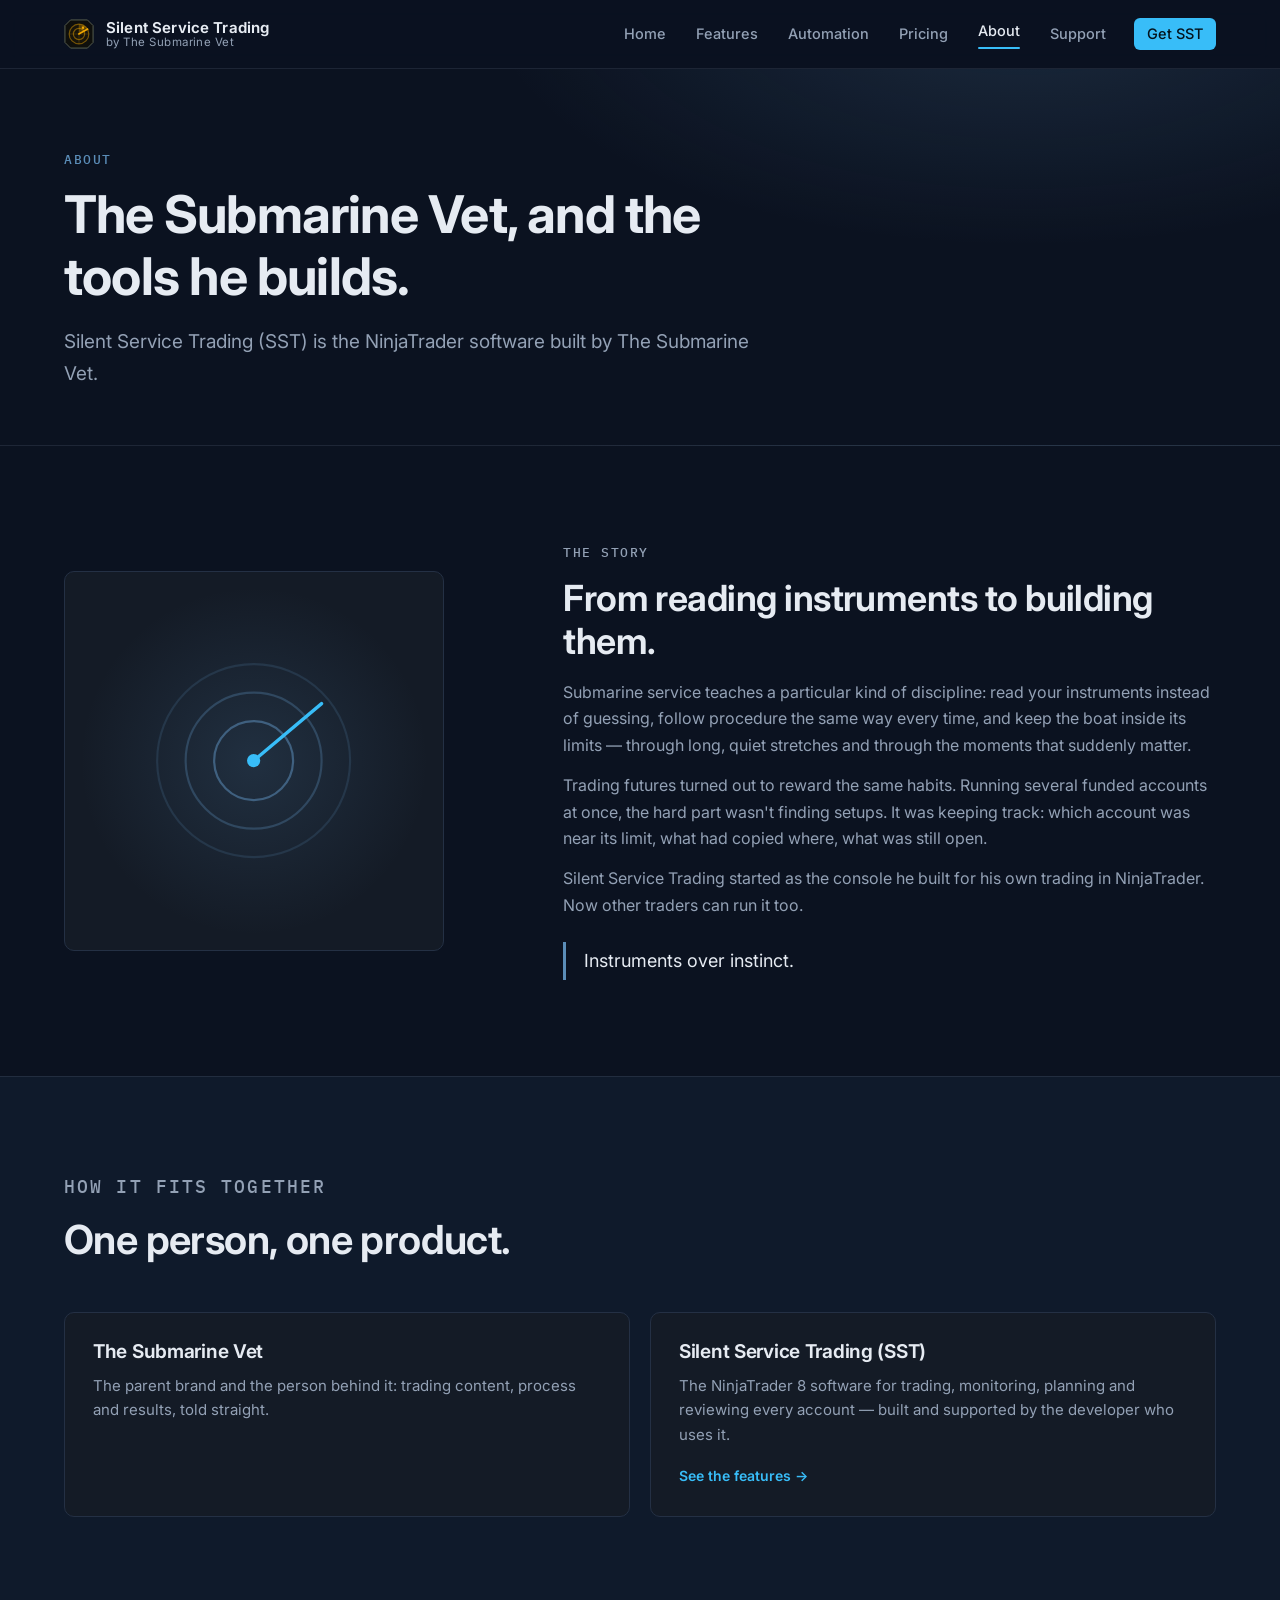
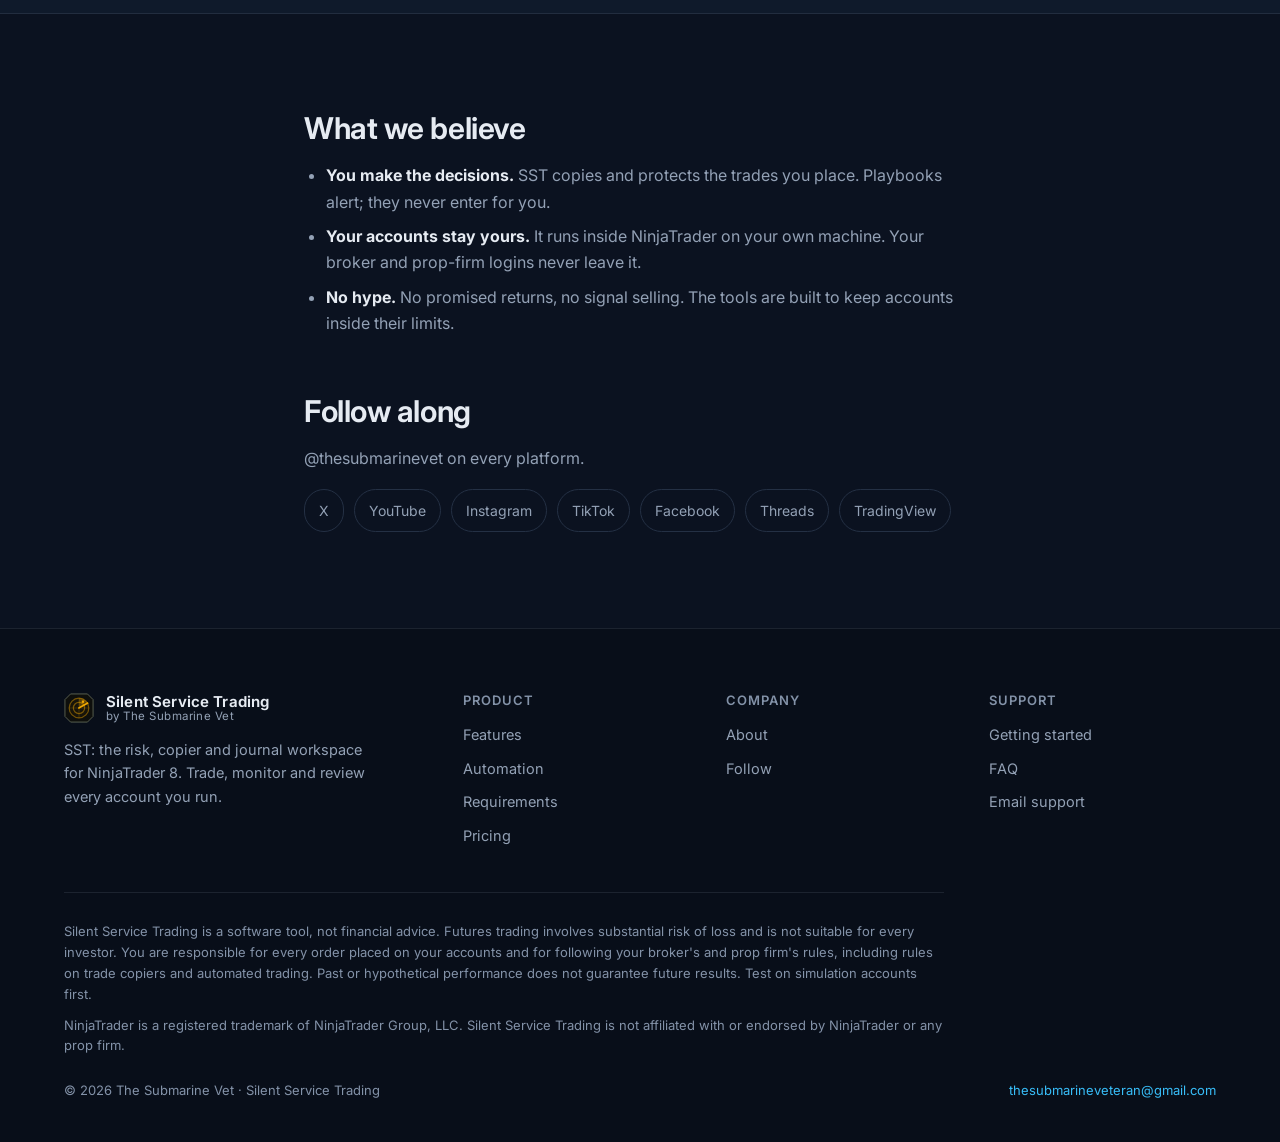
==== about/index.html @ 599efa4d "Get NYOpen links straight to Stripe; version site.css/site.js URLs so updates aren't stuck in browse" ====
<!doctype html>
<html lang="en">
<head>
<meta charset="utf-8">
<meta name="viewport" content="width=device-width, initial-scale=1">
<title>About — The Submarine Vet | Silent Service Trading</title>
<meta name="description" content="Silent Service Trading is the software platform of The Submarine Vet, a submarine veteran who trades futures and built SST for NinjaTrader 8.">
<link rel="canonical" href="https://thesubmarinevet.com/about/">
<meta name="theme-color" content="#0B1220">
<meta property="og:type" content="website">
<meta property="og:site_name" content="Silent Service Trading">
<meta property="og:title" content="About — The Submarine Vet | Silent Service Trading">
<meta property="og:description" content="Silent Service Trading is the software platform of The Submarine Vet, a submarine veteran who trades futures and built SST for NinjaTrader 8.">
<meta property="og:url" content="https://thesubmarinevet.com/about/">
<meta name="twitter:card" content="summary">
<link rel="icon" href="/assets/img/favicon.svg" type="image/svg+xml">
<link rel="icon" href="/assets/img/favicon-32.png" sizes="32x32" type="image/png">
<link rel="apple-touch-icon" href="/assets/img/apple-touch-icon.png">
<link rel="manifest" href="/site.webmanifest">
<link rel="preconnect" href="https://fonts.googleapis.com">
<link rel="preconnect" href="https://fonts.gstatic.com" crossorigin>
<link href="https://fonts.googleapis.com/css2?family=IBM+Plex+Mono:wght@400;500&family=Inter:wght@400;500;600;650;700&display=swap" rel="stylesheet">
<link rel="stylesheet" href="/assets/site.css?v=e8322f88">
<script src="/assets/site.js?v=e8322f88" defer></script>
</head>
<body>
<a class="skip" href="#main">Skip to content</a>
<header class="site-header">
  <div class="wrap">
    <a class="logo" href="/" aria-label="Silent Service Trading — home">
      <svg class="logo-mark" viewBox="0 0 64 64" aria-hidden="true" focusable="false">
  <path d="M14 2 H50 L62 14 V50 L50 62 H14 L2 50 V14 Z" fill="#0E0F0C" stroke="#5C6352" stroke-width="2"/>
  <circle cx="32" cy="32" r="21" fill="#17140A" stroke="#F2A900" stroke-opacity="0.45" stroke-width="2.5"/>
  <circle cx="32" cy="32" r="12" fill="none" stroke="#F2A900" stroke-opacity="0.45" stroke-width="2.5"/>
  <path d="M32 11 V53 M11 32 H53" stroke="#F2A900" stroke-opacity="0.25" stroke-width="1.5"/>
  <path d="M32 32 L32 11 A21 21 0 0 1 50.2 21.5 Z" fill="#F2A900" fill-opacity="0.28"/>
  <path d="M32 32 L50.2 21.5" stroke="#F2A900" stroke-width="3.5" stroke-linecap="square"/>
  <rect x="38" y="16" width="5" height="5" fill="#F2A900"/>
</svg>
      <span class="logo-text"><strong>Silent Service Trading</strong><span>by The Submarine Vet</span></span>
    </a>
    <button class="menu-btn" type="button" aria-expanded="false" aria-controls="site-nav">Menu</button>
    <nav class="nav" id="site-nav" aria-label="Main">
      <a href="/">Home</a>
      <a href="/command-center/">Features</a>
      <a href="/automation/">Automation</a>
      <a href="/pricing/">Pricing</a>
      <a href="/about/" aria-current="page">About</a>
      <a href="/support/">Support</a>
      <a class="btn btn-primary btn-sm" href="/pricing/">Get SST</a>
    </nav>
  </div>
</header>
<main id="main">
<section class="page-hero">
  <div class="wrap">
    <p class="eyebrow">About</p>
    <h1>The Submarine Vet, and the tools he builds.</h1>
    <p class="lead">Silent Service Trading (SST) is the NinjaTrader software built by The Submarine Vet.</p>
  </div>
</section>

<section class="section">
  <div class="wrap founder">
    <div class="founder-mark" aria-hidden="true">
      <!-- FOUNDER PHOTO TO ADD (optional): replace this block with <img src="/assets/img/founder.jpg" alt="..."> -->
      <svg viewBox="0 0 200 200">
        <circle cx="100" cy="100" r="88" fill="none" stroke="#5B8DB8" stroke-opacity=".18" stroke-width="2"/>
        <circle cx="100" cy="100" r="62" fill="none" stroke="#5B8DB8" stroke-opacity=".32" stroke-width="2"/>
        <circle cx="100" cy="100" r="36" fill="none" stroke="#5B8DB8" stroke-opacity=".55" stroke-width="2"/>
        <path d="M100 100 L162 48" stroke="#38BDF8" stroke-width="3" stroke-linecap="round"/>
        <circle cx="100" cy="100" r="6" fill="#38BDF8"/>
      </svg>
    </div>
    <div>
      <p class="eyebrow">The story</p>
      <h2>From reading instruments to building them.</h2>
      <!-- FOUNDER DETAILS TO ADD: boat / rate, years served, how trading started. Keep it plain and specific. -->
      <p>Submarine service teaches a particular kind of discipline: read your instruments instead of guessing, follow procedure the same way every time, and keep the boat inside its limits — through long, quiet stretches and through the moments that suddenly matter.</p>
      <p>Trading futures turned out to reward the same habits. Running several funded accounts at once, the hard part wasn't finding setups. It was keeping track: which account was near its limit, what had copied where, what was still open.</p>
      <p>Silent Service Trading started as the console he built for his own trading in NinjaTrader. Now other traders can run it too.</p>
      <blockquote class="quote">Instruments over instinct.</blockquote>
    </div>
  </div>
</section>

<section class="section section-alt">
  <div class="wrap">
    <div class="section-head">
      <p class="eyebrow">How it fits together</p>
      <h2>One person, one product.</h2>
    </div>
    <div class="grid-2">
      <div class="card"><h3>The Submarine Vet</h3><p>The parent brand and the person behind it: trading content, process and results, told straight.</p></div>
      <a class="card" href="/command-center/"><h3>Silent Service Trading (SST)</h3><p>The NinjaTrader&nbsp;8 software for trading, monitoring, planning and reviewing every account — built and supported by the developer who uses it.</p><span class="more">See the features &rarr;</span></a>
    </div>
  </div>
</section>

<section class="section">
  <div class="wrap prose">
    <h2>What we believe</h2>
    <ul>
      <li><strong>You make the decisions.</strong> SST copies and protects the trades you place. Playbooks alert; they never enter for you.</li>
      <li><strong>Your accounts stay yours.</strong> It runs inside NinjaTrader on your own machine. Your broker and prop-firm logins never leave it.</li>
      <li><strong>No hype.</strong> No promised returns, no signal selling. The tools are built to keep accounts inside their limits.</li>
    </ul>
    <h2 id="follow" style="scroll-margin-top:96px">Follow along</h2>
    <p>@thesubmarinevet on every platform.</p>
    <div class="follow" style="margin-top:18px">
        <a href="https://x.com/thesubmarinevet" rel="noopener" target="_blank">X<span class="sr-only"> (opens in a new tab)</span></a>
        <a href="https://youtube.com/@thesubmarinevet" rel="noopener" target="_blank">YouTube<span class="sr-only"> (opens in a new tab)</span></a>
        <a href="https://instagram.com/thesubmarinevet" rel="noopener" target="_blank">Instagram<span class="sr-only"> (opens in a new tab)</span></a>
        <a href="https://tiktok.com/@thesubmarinevet" rel="noopener" target="_blank">TikTok<span class="sr-only"> (opens in a new tab)</span></a>
        <a href="https://facebook.com/thesubmarinevet" rel="noopener" target="_blank">Facebook<span class="sr-only"> (opens in a new tab)</span></a>
        <a href="https://threads.net/@thesubmarinevet" rel="noopener" target="_blank">Threads<span class="sr-only"> (opens in a new tab)</span></a>
        <a href="https://www.tradingview.com/u/thesubmarinevet/" rel="noopener" target="_blank">TradingView<span class="sr-only"> (opens in a new tab)</span></a>
    </div>
  </div>
</section>
</main>
<footer class="site-footer">
  <div class="wrap">
    <div class="foot-grid">
      <div class="foot-brand">
        <a class="logo" href="/" aria-label="Silent Service Trading — home"><svg class="logo-mark" viewBox="0 0 64 64" aria-hidden="true" focusable="false">
  <path d="M14 2 H50 L62 14 V50 L50 62 H14 L2 50 V14 Z" fill="#0E0F0C" stroke="#5C6352" stroke-width="2"/>
  <circle cx="32" cy="32" r="21" fill="#17140A" stroke="#F2A900" stroke-opacity="0.45" stroke-width="2.5"/>
  <circle cx="32" cy="32" r="12" fill="none" stroke="#F2A900" stroke-opacity="0.45" stroke-width="2.5"/>
  <path d="M32 11 V53 M11 32 H53" stroke="#F2A900" stroke-opacity="0.25" stroke-width="1.5"/>
  <path d="M32 32 L32 11 A21 21 0 0 1 50.2 21.5 Z" fill="#F2A900" fill-opacity="0.28"/>
  <path d="M32 32 L50.2 21.5" stroke="#F2A900" stroke-width="3.5" stroke-linecap="square"/>
  <rect x="38" y="16" width="5" height="5" fill="#F2A900"/>
</svg><span class="logo-text"><strong>Silent Service Trading</strong><span>by The Submarine Vet</span></span></a>
        <p>SST: the risk, copier and journal workspace for NinjaTrader&nbsp;8. Trade, monitor and review every account you run.</p>
      </div>
      <div class="foot-col">
        <h2>Product</h2>
        <ul>
          <li><a href="/command-center/">Features</a></li>
          <li><a href="/automation/">Automation</a></li>
          <li><a href="/command-center/#requirements">Requirements</a></li>
          <li><a href="/pricing/">Pricing</a></li>
        </ul>
      </div>
      <div class="foot-col">
        <h2>Company</h2>
        <ul>
          <li><a href="/about/">About</a></li>
          <li><a href="/about/#follow">Follow</a></li>
        </ul>
      </div>
      <div class="foot-col">
        <h2>Support</h2>
        <ul>
          <li><a href="/support/#getting-started">Getting started</a></li>
          <li><a href="/support/#faq">FAQ</a></li>
          <li><a href="mailto:thesubmarineveteran@gmail.com">Email support</a></li>
        </ul>
      </div>
    </div>
    <p class="disclaimer">Silent Service Trading is a software tool, not financial advice. Futures trading involves substantial risk of loss and is not suitable for every investor. You are responsible for every order placed on your accounts and for following your broker's and prop firm's rules, including rules on trade copiers and automated trading. Past or hypothetical performance does not guarantee future results. Test on simulation accounts first.</p>
    <p class="disclaimer">NinjaTrader is a registered trademark of NinjaTrader Group, LLC. Silent Service Trading is not affiliated with or endorsed by NinjaTrader or any prop firm.</p>
    <div class="foot-bottom">
      <span>&copy; <span data-year>2026</span> The Submarine Vet · Silent Service Trading</span>
      <a href="mailto:thesubmarineveteran@gmail.com">thesubmarineveteran@gmail.com</a>
    </div>
  </div>
</footer>
</body>
</html>
---- assets/site.css ----
/* Silent Service Trading — site styles
   Parent brand: The Submarine Vet · Platform: Silent Service Trading · Product: Command Center */

:root{
  --navy-950:#080E19;
  --navy-900:#0B1220;
  --navy-850:#0F1A2B;
  --panel:#141B26;
  --panel-2:#18212F;
  --border:#243044;
  --border-soft:rgba(147,161,181,0.14);
  --text:#E6EBF2;
  --text-muted:#93A1B5;
  --text-faint:#8392A8;
  --steel:#5B8DB8;
  --steel-soft:rgba(91,141,184,0.16);
  --cyan:#38BDF8;
  --cyan-hover:#7DD3FC;
  --cyan-ink:#04131C;
  --amber:#E0B25A;
  --green:#4ADE9A;
  --radius:10px;
  --radius-sm:6px;
  --max:1200px;
  --sans:'Inter', -apple-system, BlinkMacSystemFont, 'Segoe UI', Roboto, sans-serif;
  --mono:'IBM Plex Mono', ui-monospace, SFMono-Regular, Menlo, Consolas, monospace;
  --shadow:0 24px 60px -24px rgba(0,0,0,0.6);
}

*,*::before,*::after{box-sizing:border-box;}
html{scroll-behavior:smooth;-webkit-text-size-adjust:100%;}
@media (prefers-reduced-motion:reduce){html{scroll-behavior:auto;}*{transition:none!important;}}
body{
  margin:0;
  background:var(--navy-900);
  color:var(--text);
  font-family:var(--sans);
  font-size:16px;
  line-height:1.65;
  -webkit-font-smoothing:antialiased;
}
img{max-width:100%;height:auto;display:block;}
a{color:var(--cyan);text-decoration:none;}
a:hover{color:var(--cyan-hover);}
:focus-visible{outline:2px solid var(--cyan);outline-offset:3px;border-radius:4px;}
h1,h2,h3,h4{line-height:1.2;letter-spacing:-0.015em;margin:0;font-weight:650;}
p{margin:0;}
.wrap{max-width:var(--max);margin:0 auto;padding:0 24px;}
.sr-only{position:absolute;width:1px;height:1px;padding:0;margin:-1px;overflow:hidden;clip:rect(0,0,0,0);white-space:nowrap;border:0;}
.skip{position:absolute;left:16px;top:-48px;z-index:100;background:var(--cyan);color:var(--cyan-ink);padding:10px 16px;border-radius:var(--radius-sm);font-weight:600;}
.skip:focus{top:12px;}

/* ---------- header ---------- */
.site-header{
  position:sticky;top:0;z-index:50;
  background:rgba(11,18,32,0.88);
  backdrop-filter:saturate(140%) blur(10px);
  -webkit-backdrop-filter:saturate(140%) blur(10px);
  border-bottom:1px solid var(--border-soft);
}
.site-header .wrap{display:flex;align-items:center;justify-content:space-between;height:68px;gap:24px;}
.logo{display:flex;align-items:center;gap:12px;color:var(--text);}
.logo:hover{color:var(--text);}
.logo-mark{width:30px;height:30px;flex:none;}
.logo-text{display:flex;flex-direction:column;line-height:1.15;}
.logo-text strong{font-size:15px;font-weight:650;letter-spacing:0.01em;}
.logo-text span{font-size:11.5px;color:var(--text-muted);letter-spacing:0.04em;}
.nav{display:flex;align-items:center;gap:6px;}
.nav a{color:var(--text-muted);font-size:14.5px;font-weight:500;padding:8px 12px;border-radius:var(--radius-sm);}
.nav a:hover{color:var(--text);background:rgba(255,255,255,0.04);}
.nav a[aria-current="page"]{color:var(--text);}
.nav a[aria-current="page"]::after{content:"";display:block;height:2px;background:var(--cyan);border-radius:2px;margin-top:4px;}
.nav .btn{margin-left:10px;}
.menu-btn{display:none;background:none;border:1px solid var(--border);color:var(--text);border-radius:var(--radius-sm);padding:8px 12px;font:inherit;font-size:14px;cursor:pointer;}
@media (max-width:880px){
  .menu-btn{display:inline-flex;align-items:center;gap:8px;}
  .nav{display:none;position:absolute;top:68px;left:0;right:0;flex-direction:column;align-items:stretch;gap:0;
       background:var(--navy-900);border-bottom:1px solid var(--border);padding:8px 16px 16px;}
  .nav.open{display:flex;}
  .nav a{padding:14px 8px;border-bottom:1px solid var(--border-soft);border-radius:0;font-size:16px;}
  .nav a[aria-current="page"]::after{display:none;}
  .nav a[aria-current="page"]{color:var(--cyan);}
  .nav .btn{margin:14px 0 0;text-align:center;border-bottom:none;border-radius:var(--radius-sm);}
}

/* ---------- buttons ---------- */
.btn{
  display:inline-flex;align-items:center;justify-content:center;gap:8px;
  font-family:var(--sans);font-size:15px;font-weight:600;line-height:1;
  padding:14px 22px;border-radius:var(--radius-sm);border:1px solid transparent;
  cursor:pointer;transition:background .15s,border-color .15s,color .15s;white-space:nowrap;
}
.btn-primary{background:var(--cyan);color:var(--cyan-ink);}
.btn-primary:hover{background:var(--cyan-hover);color:var(--cyan-ink);}
.btn-secondary{background:transparent;color:var(--text);border-color:var(--border);}
.btn-secondary:hover{border-color:var(--steel);color:var(--text);background:var(--steel-soft);}
.btn-sm{padding:10px 16px;font-size:14px;}
.btn-block{width:100%;}
.btn-row{display:flex;flex-wrap:wrap;gap:12px;}

/* ---------- type helpers ---------- */
.eyebrow{font-family:var(--mono);font-size:12.5px;font-weight:500;letter-spacing:0.12em;text-transform:uppercase;color:var(--steel);margin-bottom:14px;}
.lead{font-size:19px;color:var(--text-muted);max-width:60ch;}
.muted{color:var(--text-muted);}
.small{font-size:14px;}

/* ---------- sections ---------- */
main{display:block;}
.section{padding:96px 0;}
.section-tight{padding:64px 0;}
.section-alt{background:var(--navy-850);border-top:1px solid var(--border-soft);border-bottom:1px solid var(--border-soft);}
.section-head{max-width:720px;margin-bottom:48px;}
.section-head.center{margin-left:auto;margin-right:auto;text-align:center;}
.section-head h2{font-size:clamp(28px,3.4vw,40px);margin-bottom:16px;}
.section-head p{color:var(--text-muted);font-size:17.5px;}
@media (max-width:720px){ .section{padding:68px 0;} .section-head{margin-bottom:36px;} }

/* ---------- hero ---------- */
.hero{position:relative;padding:88px 0 72px;overflow:hidden;
  background:radial-gradient(1100px 520px at 75% -10%, rgba(91,141,184,0.22), transparent 60%),
             radial-gradient(700px 400px at 0% 0%, rgba(56,189,248,0.07), transparent 60%),
             var(--navy-900);}
.hero-grid{display:grid;grid-template-columns:minmax(0,1fr);gap:56px;align-items:center;}
@media (min-width:1000px){ .hero-grid{grid-template-columns:minmax(0,0.9fr) minmax(0,1.1fr);} }
.hero h1{font-size:clamp(38px,5.4vw,62px);font-weight:700;letter-spacing:-0.025em;margin-bottom:22px;}
.hero h1 .accent{color:var(--cyan);}
.hero .lead{margin-bottom:32px;}
.hero-note{margin-top:18px;font-size:14px;color:var(--text-faint);}
.page-hero{padding:80px 0 56px;background:radial-gradient(900px 420px at 80% -20%, rgba(91,141,184,0.2), transparent 60%),var(--navy-900);border-bottom:1px solid var(--border-soft);}
.page-hero h1{font-size:clamp(34px,4.6vw,52px);font-weight:700;margin-bottom:18px;max-width:20ch;}

/* ---------- product shot / screenshot frame ---------- */
.shot{
  position:relative;border-radius:var(--radius);
  background:linear-gradient(180deg,#1A2333,#121925);
  border:1px solid var(--border);
  box-shadow:var(--shadow);overflow:hidden;
}
.shot-bar{display:flex;align-items:center;gap:7px;padding:10px 14px;border-bottom:1px solid var(--border);background:#111824;}
.shot-bar i{width:10px;height:10px;border-radius:50%;background:#2A3548;}
.shot-bar span{margin-left:10px;font-family:var(--mono);font-size:11.5px;color:var(--text-faint);}
.shot img{width:100%;}
/* placeholder until real screenshots are added */
.shot-placeholder{
  aspect-ratio:16/10;display:flex;flex-direction:column;align-items:center;justify-content:center;gap:10px;
  text-align:center;padding:24px;color:var(--text-faint);
  background:
    repeating-linear-gradient(0deg, transparent 0 31px, rgba(147,161,181,0.06) 31px 32px),
    repeating-linear-gradient(90deg, transparent 0 31px, rgba(147,161,181,0.06) 31px 32px);
}
.shot-placeholder strong{color:var(--text-muted);font-size:15px;font-weight:600;}
.shot-placeholder span{font-family:var(--mono);font-size:12px;}

/* ---------- trust strip ---------- */
.strip{border-top:1px solid var(--border-soft);border-bottom:1px solid var(--border-soft);background:var(--navy-950);}
.strip ul{list-style:none;margin:0;padding:22px 0;display:grid;grid-template-columns:repeat(2,minmax(0,1fr));gap:18px 24px;}
@media (min-width:900px){ .strip ul{grid-template-columns:repeat(4,minmax(0,1fr));} }
.strip li{display:flex;align-items:center;gap:12px;color:var(--text-muted);font-size:14.5px;}
.strip svg{width:20px;height:20px;flex:none;color:var(--steel);}

/* ---------- cards ---------- */
.grid-4{display:grid;grid-template-columns:minmax(0,1fr);gap:20px;}
@media (min-width:640px){ .grid-4{grid-template-columns:repeat(2,minmax(0,1fr));} }
@media (min-width:1080px){ .grid-4{grid-template-columns:repeat(4,minmax(0,1fr));} }
.grid-3{display:grid;grid-template-columns:minmax(0,1fr);gap:20px;}
@media (min-width:860px){ .grid-3{grid-template-columns:repeat(3,minmax(0,1fr));} }
.grid-2{display:grid;grid-template-columns:minmax(0,1fr);gap:20px;}
@media (min-width:820px){ .grid-2{grid-template-columns:repeat(2,minmax(0,1fr));} }
.card{background:var(--panel);border:1px solid var(--border);border-radius:var(--radius);padding:28px;}
a.card{display:block;color:var(--text);transition:border-color .15s,transform .15s;}
a.card:hover{border-color:var(--steel);color:var(--text);}
.card h3{font-size:19px;margin-bottom:10px;}
.card p{color:var(--text-muted);font-size:15px;}
.card .more{display:inline-block;margin-top:16px;font-size:14px;font-weight:600;color:var(--cyan);}
.icon{width:42px;height:42px;border-radius:9px;display:grid;place-items:center;background:var(--steel-soft);color:var(--cyan);margin-bottom:18px;}
.icon svg{width:22px;height:22px;}

/* ---------- walkthrough rows ---------- */
.row{display:grid;grid-template-columns:minmax(0,1fr);gap:40px;align-items:center;}
.row + .row{margin-top:88px;}
@media (min-width:960px){
  .row{grid-template-columns:minmax(0,1fr) minmax(0,1.15fr);gap:64px;}
  .row.flip{grid-template-columns:minmax(0,1.15fr) minmax(0,1fr);}
  .row.flip > :first-child{order:2;}
}
.row h3{font-size:clamp(24px,2.6vw,30px);margin-bottom:14px;}
.row p{color:var(--text-muted);margin-bottom:18px;}
.checks{list-style:none;margin:0;padding:0;display:grid;gap:10px;}
.checks li{position:relative;padding-left:28px;color:var(--text);font-size:15.5px;}
.checks li::before{content:"";position:absolute;left:0;top:7px;width:16px;height:16px;border-radius:50%;
  background:var(--steel-soft) url("data:image/svg+xml,%3Csvg xmlns='http://www.w3.org/2000/svg' viewBox='0 0 16 16'%3E%3Cpath d='M4.5 8.2l2.2 2.2 4.8-4.8' fill='none' stroke='%2338BDF8' stroke-width='1.8' stroke-linecap='round' stroke-linejoin='round'/%3E%3C/svg%3E") center/16px no-repeat;}
.checks li span{color:var(--text-muted);}

/* ---------- feature categories (Command Center page) ---------- */
.cat{scroll-margin-top:96px;}
.cat + .cat{margin-top:96px;}
.cat-head{display:flex;align-items:flex-start;gap:18px;margin-bottom:32px;max-width:760px;}
.cat-head .icon{margin:0;flex:none;}
.cat-head h2{font-size:clamp(26px,3vw,34px);margin-bottom:8px;}
.cat-head p{color:var(--text-muted);}
.feature-list{display:grid;grid-template-columns:minmax(0,1fr);gap:16px;}
@media (min-width:760px){ .feature-list{grid-template-columns:repeat(2,minmax(0,1fr));} }
.feature{background:var(--panel);border:1px solid var(--border);border-radius:var(--radius);padding:22px 24px;}
.feature h3{font-size:16.5px;margin-bottom:6px;display:flex;align-items:center;gap:10px;flex-wrap:wrap;}
.feature p{color:var(--text-muted);font-size:15px;}
.badge{display:inline-block;font-family:var(--mono);font-size:11px;font-weight:500;letter-spacing:0.08em;text-transform:uppercase;
  padding:3px 8px;border-radius:999px;border:1px solid;}
.badge-available{color:var(--green);border-color:rgba(74,222,154,0.35);background:rgba(74,222,154,0.08);}
.badge-planned{color:var(--amber);border-color:rgba(224,178,90,0.4);background:rgba(224,178,90,0.08);}
.badge-early{color:var(--cyan);border-color:rgba(56,189,248,0.35);background:rgba(56,189,248,0.08);}
.legend{display:flex;flex-wrap:wrap;gap:16px;align-items:center;font-size:14px;color:var(--text-muted);}
.subnav{position:sticky;top:68px;z-index:40;background:rgba(15,26,43,0.92);backdrop-filter:blur(8px);-webkit-backdrop-filter:blur(8px);border-bottom:1px solid var(--border-soft);}
.subnav ul{list-style:none;margin:0;padding:0;display:flex;gap:4px;overflow-x:auto;}
.subnav a{display:block;padding:14px 16px;color:var(--text-muted);font-size:14.5px;font-weight:500;white-space:nowrap;}
.subnav a:hover{color:var(--text);}

/* ---------- pricing ---------- */
.plans{display:grid;grid-template-columns:minmax(0,1fr);gap:20px;align-items:stretch;}
@media (min-width:920px){ .plans{grid-template-columns:repeat(3,minmax(0,1fr));} }
.plan{position:relative;display:flex;flex-direction:column;background:var(--panel);border:1px solid var(--border);border-radius:var(--radius);padding:32px 28px;}
.plan.featured{border-color:var(--steel);background:linear-gradient(180deg,rgba(91,141,184,0.12),var(--panel) 40%);}
.plan-flag{position:absolute;top:-12px;left:28px;}
.plan h2,.plan h3{font-size:18px;margin-bottom:6px;}
.plan .plan-sub{color:var(--text-muted);font-size:14.5px;margin-bottom:22px;min-height:2.6em;}
.price{font-size:44px;font-weight:700;letter-spacing:-0.03em;line-height:1;}
.price small{font-size:15px;font-weight:500;color:var(--text-muted);letter-spacing:0;margin-left:6px;}
.price-note{font-size:14px;color:var(--text-muted);margin:10px 0 24px;}
.plan .checks{margin-bottom:28px;flex:1;}
.plan .checks li{font-size:15px;}
.reqs{display:flex;flex-wrap:wrap;gap:12px 32px;margin-top:28px;padding:20px 24px;border:1px solid var(--border);border-radius:var(--radius);background:var(--navy-850);font-size:14.5px;color:var(--text-muted);}
.reqs strong{color:var(--text);font-weight:600;}
.notice{display:flex;gap:14px;align-items:flex-start;padding:18px 22px;border-radius:var(--radius);border:1px solid rgba(56,189,248,0.3);background:rgba(56,189,248,0.06);color:var(--text);font-size:15px;margin-bottom:40px;}
.notice svg{width:20px;height:20px;flex:none;margin-top:2px;color:var(--cyan);}
.notice p + p{margin-top:6px;}
.notice .muted{font-size:14.5px;}

/* ---------- compare table ---------- */
.table-wrap{overflow-x:auto;border:1px solid var(--border);border-radius:var(--radius);}
table{width:100%;border-collapse:collapse;font-size:15px;min-width:560px;}
th,td{text-align:left;padding:14px 18px;border-bottom:1px solid var(--border-soft);}
thead th{font-size:13px;font-weight:600;letter-spacing:0.04em;text-transform:uppercase;color:var(--text-muted);background:var(--navy-850);}
tbody th{font-weight:500;color:var(--text);}
td{color:var(--text-muted);}
tr:last-child th,tr:last-child td{border-bottom:none;}
.yes{color:var(--green);font-weight:600;}

/* ---------- FAQ ---------- */
.faq{max-width:860px;}
.faq details{border-bottom:1px solid var(--border);}
.faq details:first-child{border-top:1px solid var(--border);}
.faq summary{cursor:pointer;list-style:none;display:flex;justify-content:space-between;align-items:center;gap:20px;padding:20px 0;font-weight:600;font-size:16.5px;}
.faq summary::-webkit-details-marker{display:none;}
.faq summary::after{content:"";width:12px;height:12px;flex:none;border-right:2px solid var(--steel);border-bottom:2px solid var(--steel);transform:rotate(45deg) translateY(-3px);transition:transform .2s;}
.faq details[open] summary::after{transform:rotate(-135deg) translateY(-3px);}
.faq details > div{padding:0 0 22px;color:var(--text-muted);max-width:72ch;}
.faq details > div p + p{margin-top:10px;}

/* ---------- founder ---------- */
.founder{display:grid;grid-template-columns:minmax(0,1fr);gap:40px;align-items:center;}
@media (min-width:900px){ .founder{grid-template-columns:minmax(0,0.8fr) minmax(0,1.2fr);gap:64px;} }
.founder-mark{aspect-ratio:1/1;max-width:380px;border-radius:var(--radius);border:1px solid var(--border);
  background:radial-gradient(circle at 50% 50%, rgba(91,141,184,0.18), transparent 65%),var(--panel);display:grid;place-items:center;}
.founder-mark svg{width:58%;height:auto;}
.founder h2{font-size:clamp(26px,3vw,36px);margin-bottom:16px;}
.founder p{color:var(--text-muted);}
.founder p + p{margin-top:14px;}
.quote{margin:24px 0 0;padding:4px 0 4px 18px;border-left:3px solid var(--steel);color:var(--text);font-size:18px;}

/* ---------- prose (about/support) ---------- */
.prose{max-width:720px;}
.prose h2{font-size:clamp(24px,2.6vw,30px);margin:56px 0 16px;}
.prose h2:first-child{margin-top:0;}
.prose h3{font-size:18px;margin:32px 0 10px;}
.prose p,.prose li{color:var(--text-muted);}
.prose p + p{margin-top:14px;}
.prose ul,.prose ol{padding-left:22px;margin:14px 0;}
.prose li + li{margin-top:8px;}
.prose strong{color:var(--text);}
.steps{list-style:none;counter-reset:s;margin:0;padding:0;display:grid;gap:16px;}
@media (min-width:900px){ .steps{grid-template-columns:repeat(4,minmax(0,1fr));} }
.steps li{counter-increment:s;background:var(--panel);border:1px solid var(--border);border-radius:var(--radius);padding:24px;color:var(--text-muted);font-size:15px;}
.steps li::before{content:counter(s,decimal-leading-zero);display:block;font-family:var(--mono);color:var(--cyan);font-size:13px;letter-spacing:0.08em;margin-bottom:12px;}
.steps li strong{display:block;color:var(--text);font-size:16.5px;margin-bottom:6px;}
.contact-card{display:flex;flex-direction:column;gap:6px;}
.contact-card a{font-size:17px;font-weight:600;word-break:break-word;}
.follow{display:flex;flex-wrap:wrap;gap:10px;}
.follow a{display:inline-flex;align-items:center;padding:9px 14px;border:1px solid var(--border);border-radius:999px;color:var(--text-muted);font-size:14px;}
.follow a:hover{color:var(--text);border-color:var(--steel);}

/* ---------- CTA band ---------- */
.cta{border-radius:16px;padding:56px 40px;text-align:center;border:1px solid var(--border);
  background:radial-gradient(700px 300px at 50% 0%, rgba(56,189,248,0.12), transparent 70%),var(--panel);}
.cta h2{font-size:clamp(28px,3.4vw,40px);margin-bottom:14px;}
.cta p{color:var(--text-muted);max-width:56ch;margin:0 auto 28px;}
.cta .btn-row{justify-content:center;}
@media (max-width:600px){ .cta{padding:40px 22px;} }

/* ---------- footer ---------- */
.site-footer{border-top:1px solid var(--border-soft);background:var(--navy-950);padding:64px 0 40px;font-size:14.5px;}
.foot-grid{display:grid;grid-template-columns:minmax(0,1fr);gap:36px;margin-bottom:44px;}
@media (min-width:760px){ .foot-grid{grid-template-columns:1.6fr 1fr 1fr 1fr;} }
.foot-brand p{color:var(--text-muted);margin-top:14px;max-width:34ch;}
.foot-col h2{font-size:13px;font-weight:600;letter-spacing:0.08em;text-transform:uppercase;color:var(--text-faint);margin-bottom:14px;}
.foot-col ul{list-style:none;margin:0;padding:0;display:grid;gap:10px;}
.foot-col a{color:var(--text-muted);}
.foot-col a:hover{color:var(--text);}
.disclaimer{color:var(--text-faint);font-size:13px;line-height:1.6;max-width:110ch;border-top:1px solid var(--border-soft);padding-top:28px;}
.disclaimer + .disclaimer{border-top:none;padding-top:10px;}
.foot-bottom{display:flex;flex-wrap:wrap;justify-content:space-between;gap:12px;margin-top:24px;color:var(--text-faint);font-size:13px;}

/* accessibility fixes */
.nav a.btn-primary,.nav a.btn-primary:hover{color:var(--cyan-ink);background:var(--cyan);}
.nav a.btn-primary:hover{background:var(--cyan-hover);}
p a,li a,.faq a,.notice a{text-decoration:underline;text-underline-offset:3px;text-decoration-thickness:1px;}
.nav a,.btn,.card a,.follow a,.foot-col a,.foot-bottom a,a.card .more,.logo{text-decoration:none;}
.subnav a{text-decoration:none;}
.plan-flag{background:#2A2414;}
.shot{margin:0;}
.shot-bar span{white-space:nowrap;overflow:hidden;text-overflow:ellipsis;min-width:0;}
.shot-real{background:#000;}
.shot-real img{display:block;width:100%;height:auto;}

/* Automation page */
.auto-head{display:grid;grid-template-columns:1.4fr 1fr;gap:48px;align-items:start;}
.auto-head h2{margin:8px 0 14px;}
.auto-head .checks{margin-top:22px;}
.auto-price h3{font-size:22px;margin-bottom:12px;}
.bt-grid{align-items:start;}
.bt-head h3{margin-bottom:4px;}
.stats{display:grid;grid-template-columns:repeat(2,1fr);gap:1px;background:var(--border);border:1px solid var(--border);border-radius:var(--radius-sm);overflow:hidden;margin:20px 0;}
.stat{background:var(--panel);padding:12px 14px;display:flex;flex-direction:column;gap:4px;}
.stat span{font-size:12px;color:var(--text-muted);text-transform:uppercase;letter-spacing:.06em;}
.stat strong{font-family:var(--mono);font-size:18px;font-weight:500;color:var(--text);}
.bt-curve{margin:0;}
.curve{display:block;width:100%;height:160px;background:var(--navy-900);border:1px solid var(--border);border-radius:var(--radius-sm);}
.bt-curve figcaption{margin-top:8px;}
.bt-months{margin-top:18px;}
.bt-months summary{cursor:pointer;font-weight:600;font-size:15px;}
.bt-months table{margin-top:12px;width:100%;}
.bt-months td.num{text-align:right;font-family:var(--mono);}
.bt-months td.neg{color:#F87171;}
.bt-notes{margin:40px 0 0;}
.bt-notes ul{margin:8px 0 12px 18px;color:var(--text-muted);}
.bt-notes li{margin-bottom:6px;}
@media (max-width:860px){.auto-head{grid-template-columns:1fr;gap:32px;}}
.checkout-note{text-align:center;margin:20px 0 0;}
.steps code{overflow-wrap:anywhere;word-break:break-word;font-family:var(--mono);font-size:.92em;}
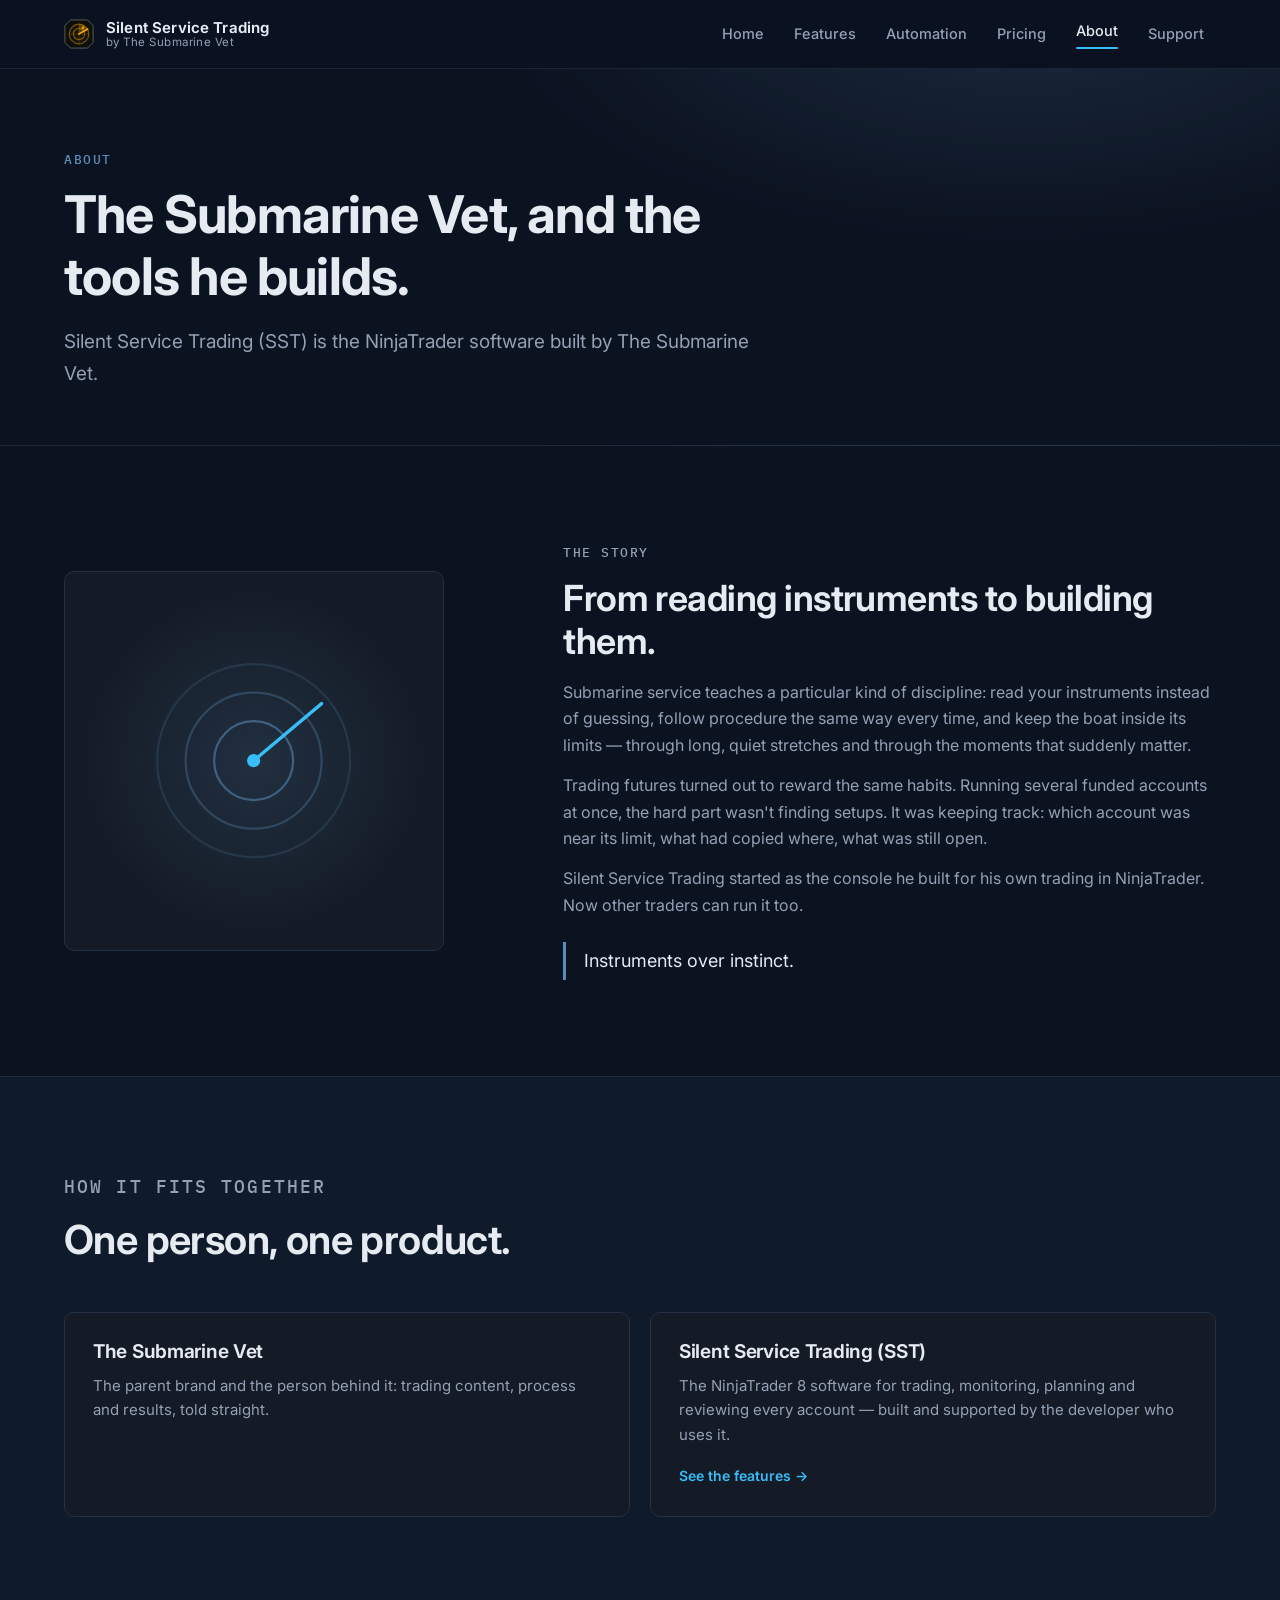
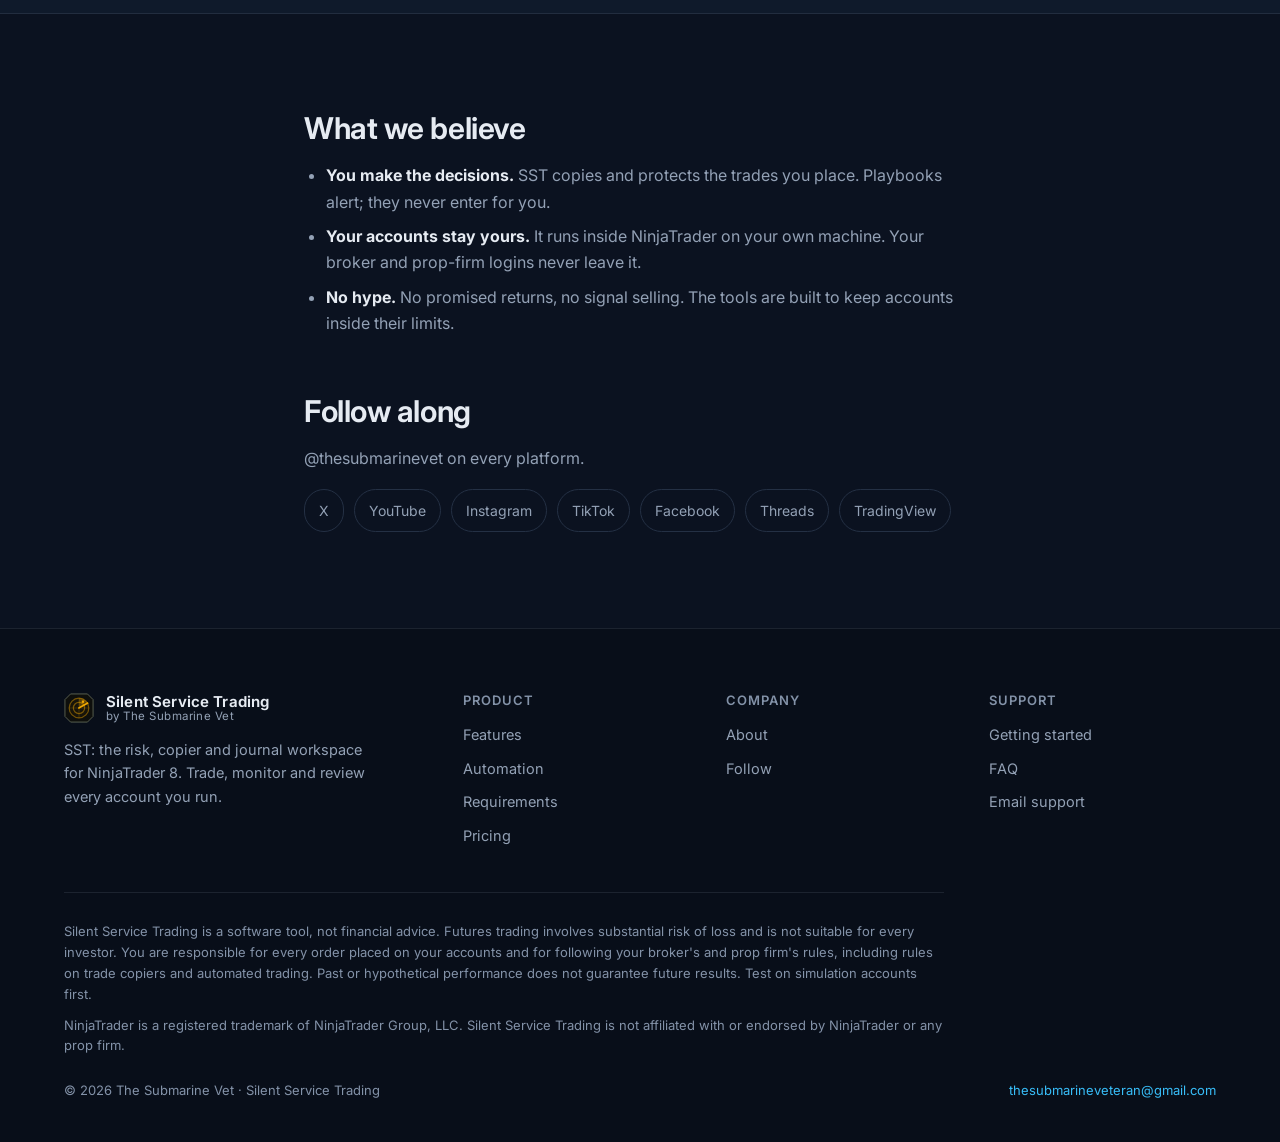
==== commit e7198286: "Header: remove Get SST button Co-Authored-By: Claude Opus 5.5 <noreply@anthropic.com> Claude-Session" ====
--- a/about/index.html
+++ b/about/index.html
@@ -20,8 +20,8 @@
 <link rel="preconnect" href="https://fonts.googleapis.com">
 <link rel="preconnect" href="https://fonts.gstatic.com" crossorigin>
 <link href="https://fonts.googleapis.com/css2?family=IBM+Plex+Mono:wght@400;500&family=Inter:wght@400;500;600;650;700&display=swap" rel="stylesheet">
-<link rel="stylesheet" href="/assets/site.css?v=e8322f88">
-<script src="/assets/site.js?v=e8322f88" defer></script>
+<link rel="stylesheet" href="/assets/site.css?v=098068df">
+<script src="/assets/site.js?v=098068df" defer></script>
 </head>
 <body>
 <a class="skip" href="#main">Skip to content</a>
@@ -47,7 +47,6 @@
       <a href="/pricing/">Pricing</a>
       <a href="/about/" aria-current="page">About</a>
       <a href="/support/">Support</a>
-      <a class="btn btn-primary btn-sm" href="/pricing/">Get SST</a>
     </nav>
   </div>
 </header>
--- a/assets/site.css
+++ b/assets/site.css
@@ -345,3 +345,9 @@
 @media (max-width:860px){.auto-head{grid-template-columns:1fr;gap:32px;}}
 .checkout-note{text-align:center;margin:20px 0 0;}
 .steps code{overflow-wrap:anywhere;word-break:break-word;font-family:var(--mono);font-size:.92em;}
+.price-group-head{margin:56px 0 24px;max-width:720px;}
+.price-group-head h2{margin:6px 0 8px;}
+.plans-solo{display:grid;grid-template-columns:minmax(0,1fr) minmax(0,2fr);gap:32px;align-items:center;}
+.plan-aside h3{font-size:18px;margin:0 0 6px;}
+.plan-aside p{margin:0 0 22px;}
+@media (max-width:860px){.plans-solo{grid-template-columns:1fr;}}
